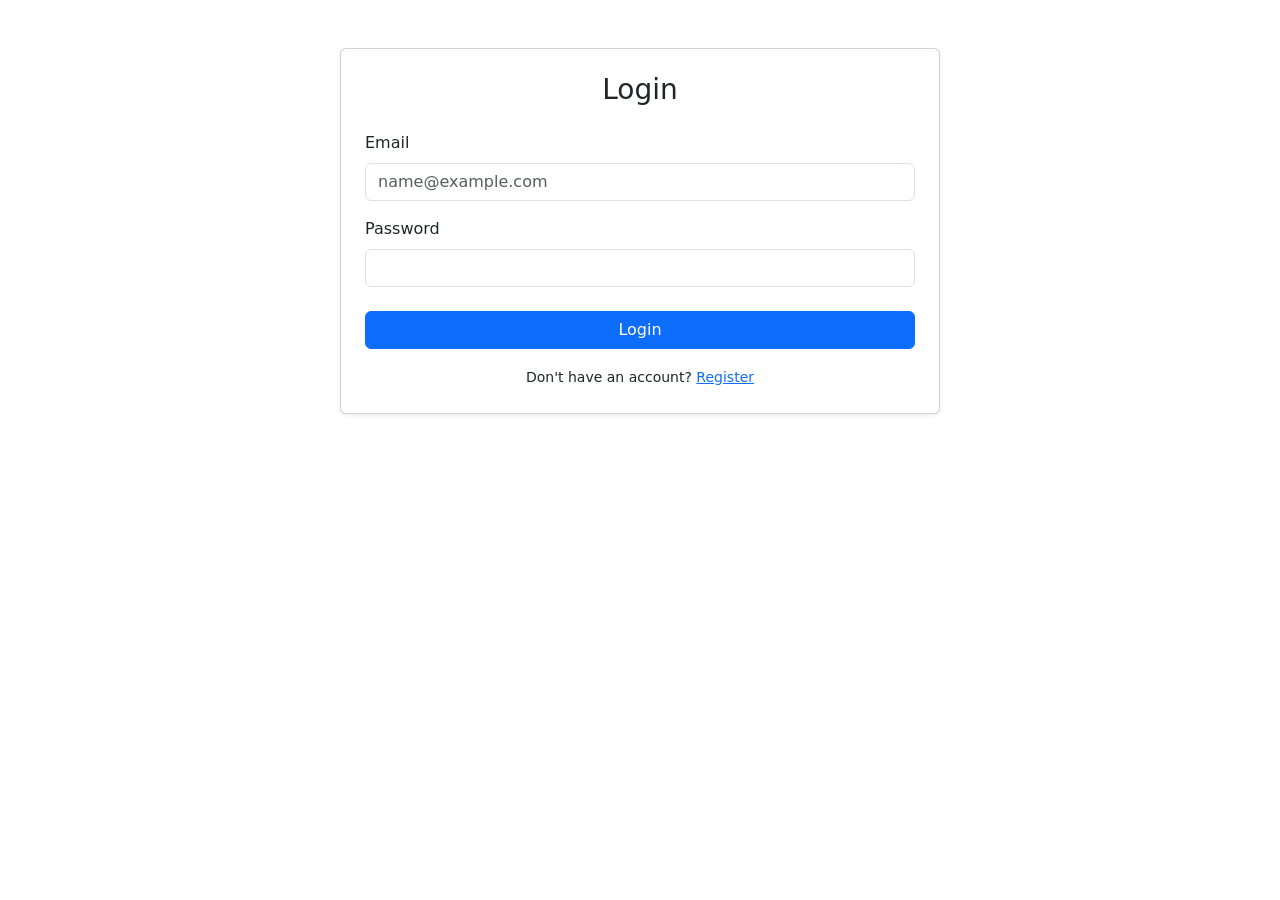
==== login.html @ 23363102 "Add login structure, validation, fixed register redirection and set register as index.html" ====
<!doctype html>
<html lang="en">
  <head>
    <meta charset="UTF-8" />
    <meta name="viewport" content="width=device-width, initial-scale=1.0" />
    <title>Login</title>

    <link
      href="https://cdn.jsdelivr.net/npm/bootstrap@5.3.8/dist/css/bootstrap.min.css"
      rel="stylesheet"
      integrity="sha384-sRIl4kxILFvY47J16cr9ZwB07vP4J8+LH7qKQnuqkuIAvNWLzeN8tE5YBujZqJLB"
      crossorigin="anonymous"
    />

    <script>
      // redirect if already logged in
      if (localStorage.getItem("isLoggedIn")) {
        window.location.replace("exam.html");
      }
    </script>
  </head>

  <body>
    <main class="container py-5">
      <form
        id="loginForm"
        class="mx-auto needs-validation card p-4 shadow-sm"
        style="max-width: 600px"
        novalidate
      >
        <h3 class="mb-4 text-center">Login</h3>

        <div
          id="login-error"
          class="alert alert-danger d-none text-center"
        ></div>

        <div class="mb-3">
          <label for="email" class="form-label">Email</label>

          <input
            type="email"
            id="email"
            name="email"
            class="form-control"
            required
            placeholder="name@example.com"
          />

          <div class="invalid-feedback" id="email-error">
            Enter the email you registered with.
          </div>
        </div>

        <div class="mb-4">
          <label for="password" class="form-label">Password</label>

          <input
            type="password"
            id="password"
            name="password"
            class="form-control"
            required
          />

          <div class="invalid-feedback" id="password-error">
            Please enter your password.
          </div>
        </div>

        <button type="submit" class="btn btn-primary w-100">Login</button>

        <div class="text-center mt-3">
          <small>
            Don't have an account?
            <a href="index.html">Register</a>
          </small>
        </div>
      </form>
    </main>

    <script
      src="https://cdn.jsdelivr.net/npm/bootstrap@5.3.8/dist/js/bootstrap.bundle.min.js"
      integrity="sha384-FKyoEForCGlyvwx9Hj09JcYn3nv7wiPVlz7YYwJrWVcXK/BmnVDxM+D2scQbITxI"
      crossorigin="anonymous"
    ></script>

    <script src="login.js"></script>
  </body>
</html>
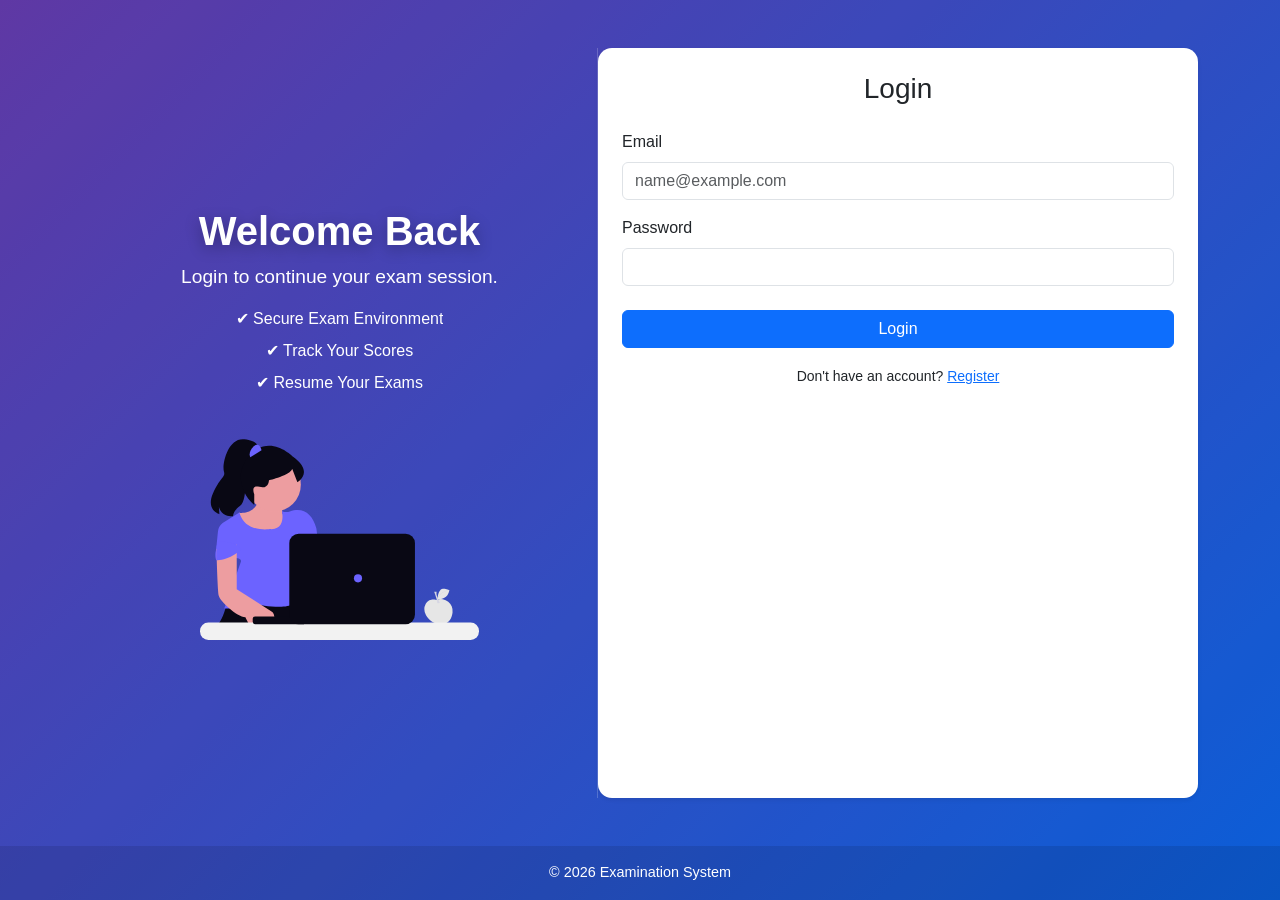
==== commit 592b1efd: "Add responsive CSS and fixed localStorage" ====
--- a/login.html
+++ b/login.html
@@ -12,16 +12,36 @@
       crossorigin="anonymous"
     />
 
+    <link href="style.css" rel="stylesheet" />
+
     <script>
+      const user = localStorage.getItem("user");
+      const isLoggedIn = localStorage.getItem("isLoggedIn");
+
       // redirect if already logged in
-      if (localStorage.getItem("isLoggedIn")) {
+      if (isLoggedIn && user) {
         window.location.replace("exam.html");
+      }
+      // clean invalid login if user missing
+      else if (!user && isLoggedIn) {
+        localStorage.removeItem("isLoggedIn");
       }
     </script>
   </head>
 
   <body>
     <main class="container py-5">
+      <div class="hero-panel">
+        <h1>Welcome Back</h1>
+        <p>Login to continue your exam session.</p>
+        <ul class="feature-list">
+          <li>✔ Secure Exam Environment</li>
+          <li>✔ Track Your Scores</li>
+          <li>✔ Resume Your Exams</li>
+        </ul>
+        <img src="images/exam.svg" alt="Exam illustration" />
+      </div>
+
       <form
         id="loginForm"
         class="mx-auto needs-validation card p-4 shadow-sm"
@@ -79,6 +99,8 @@
       </form>
     </main>
 
+    <footer>© 2026 Examination System</footer>
+
     <script
       src="https://cdn.jsdelivr.net/npm/bootstrap@5.3.8/dist/js/bootstrap.bundle.min.js"
       integrity="sha384-FKyoEForCGlyvwx9Hj09JcYn3nv7wiPVlz7YYwJrWVcXK/BmnVDxM+D2scQbITxI"
--- a/style.css
+++ b/style.css
@@ -0,0 +1,143 @@
+body {
+  min-height: 100vh;
+  background: linear-gradient(135deg, #6f42c1, #0d6efd);
+  background-attachment: fixed;
+  display: flex;
+  flex-direction: column;
+  margin: 0;
+  font-family: Arial, sans-serif;
+}
+
+body::before {
+  content: "";
+  position: fixed;
+  top: 0;
+  left: 0;
+  width: 100%;
+  height: 100%;
+  background: rgba(0, 0, 0, 0.15);
+  z-index: -1;
+}
+
+main {
+  flex: 1 1 auto;
+  display: flex;
+  flex-direction: row;
+  min-height: 0;
+  overflow: hidden;
+}
+
+.hero-panel {
+  flex: 1;
+  display: flex;
+  flex-direction: column;
+  justify-content: center;
+  align-items: center;
+  color: white;
+  padding: 2rem;
+  text-align: center;
+  border-right: 1px solid rgba(255, 255, 255, 0.2);
+  min-height: 0;
+}
+
+.hero-panel h1 {
+  font-weight: 700;
+  text-shadow: 0 4px 15px rgba(0, 0, 0, 0.3);
+  margin-bottom: 0.5rem;
+}
+
+.hero-panel p {
+  font-size: 1.2rem;
+  margin-bottom: 1rem;
+}
+
+.hero-panel .feature-list {
+  list-style: none;
+  padding-left: 0;
+  margin-bottom: 1rem;
+  overflow: hidden;
+}
+
+.hero-panel .feature-list li {
+  margin-bottom: 0.5rem;
+  font-weight: 500;
+}
+
+.hero-panel img {
+  max-width: 280px;
+  margin-top: 1rem;
+  max-height: 40vh;
+}
+
+.form-panel {
+  flex: 1;
+  display: flex;
+  justify-content: center;
+  align-items: center;
+  padding: 2rem;
+  min-height: 0;
+  overflow: hidden;
+}
+
+form.card {
+  width: 100%;
+  max-width: 500px;
+  border-radius: 14px;
+  border: none;
+  box-shadow: 0 15px 40px rgba(0, 0, 0, 0.2);
+  background-color: #fff;
+  overflow-y: auto;
+  max-height: 90vh;
+}
+
+.form-control:focus {
+  border-color: #6366f1;
+  box-shadow: 0 0 0 0.2rem rgba(99, 102, 241, 0.25);
+}
+
+.btn-primary {
+  transition: all 0.25s ease;
+}
+
+.btn-primary:hover {
+  transform: translateY(-2px);
+  box-shadow: 0 8px 18px rgba(0, 0, 0, 0.15);
+}
+
+footer {
+  flex-shrink: 0;
+  text-align: center;
+  padding: 1rem 0;
+  font-size: 0.9rem;
+  color: white;
+  background: rgba(0, 0, 0, 0.1);
+}
+
+@media (max-width: 991px) {
+  main {
+    flex-direction: column;
+  }
+
+  .hero-panel,
+  .form-panel {
+    padding: 2rem 1rem;
+    border-right: none;
+  }
+
+  .hero-panel h1 {
+    font-size: 1.8rem;
+  }
+
+  .hero-panel p {
+    font-size: 1rem;
+  }
+
+  .hero-panel img {
+    max-width: 180px;
+    margin-bottom: 1rem;
+  }
+
+  form.card {
+    max-height: none;
+  }
+}
